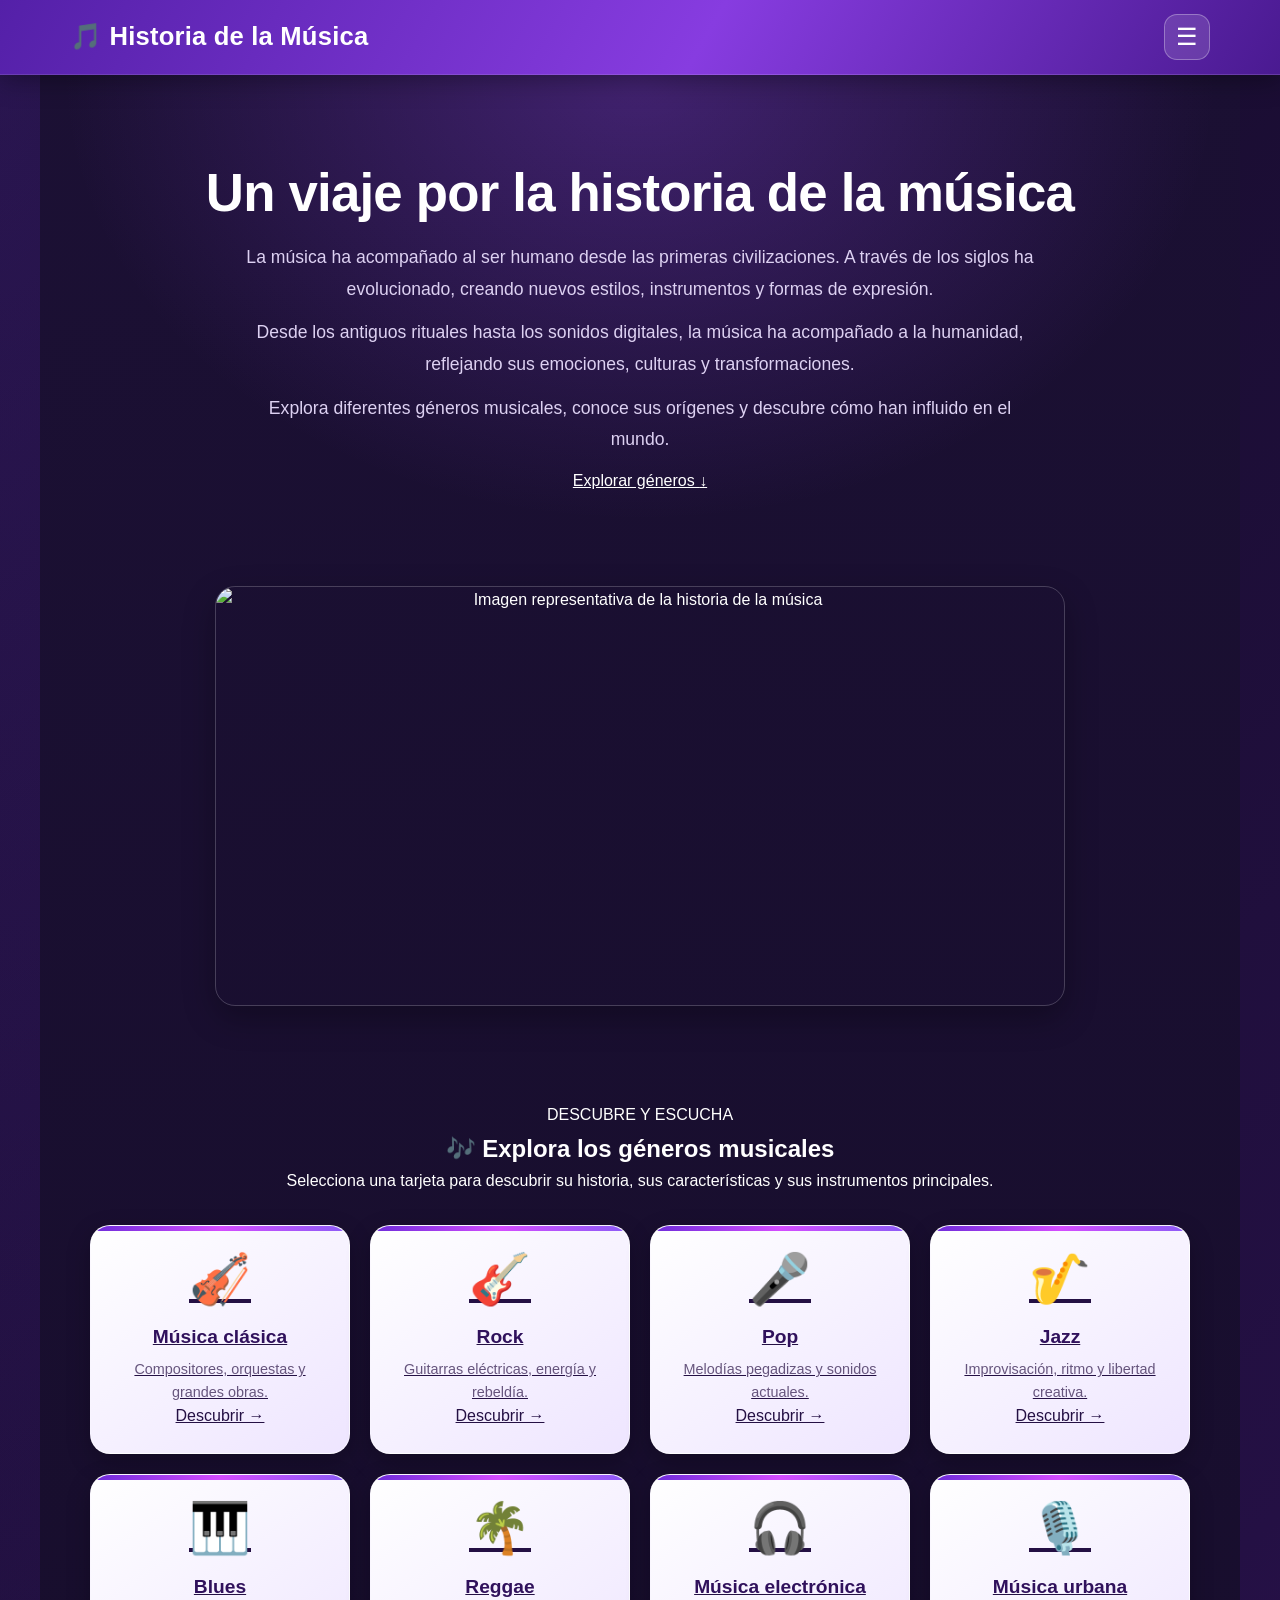
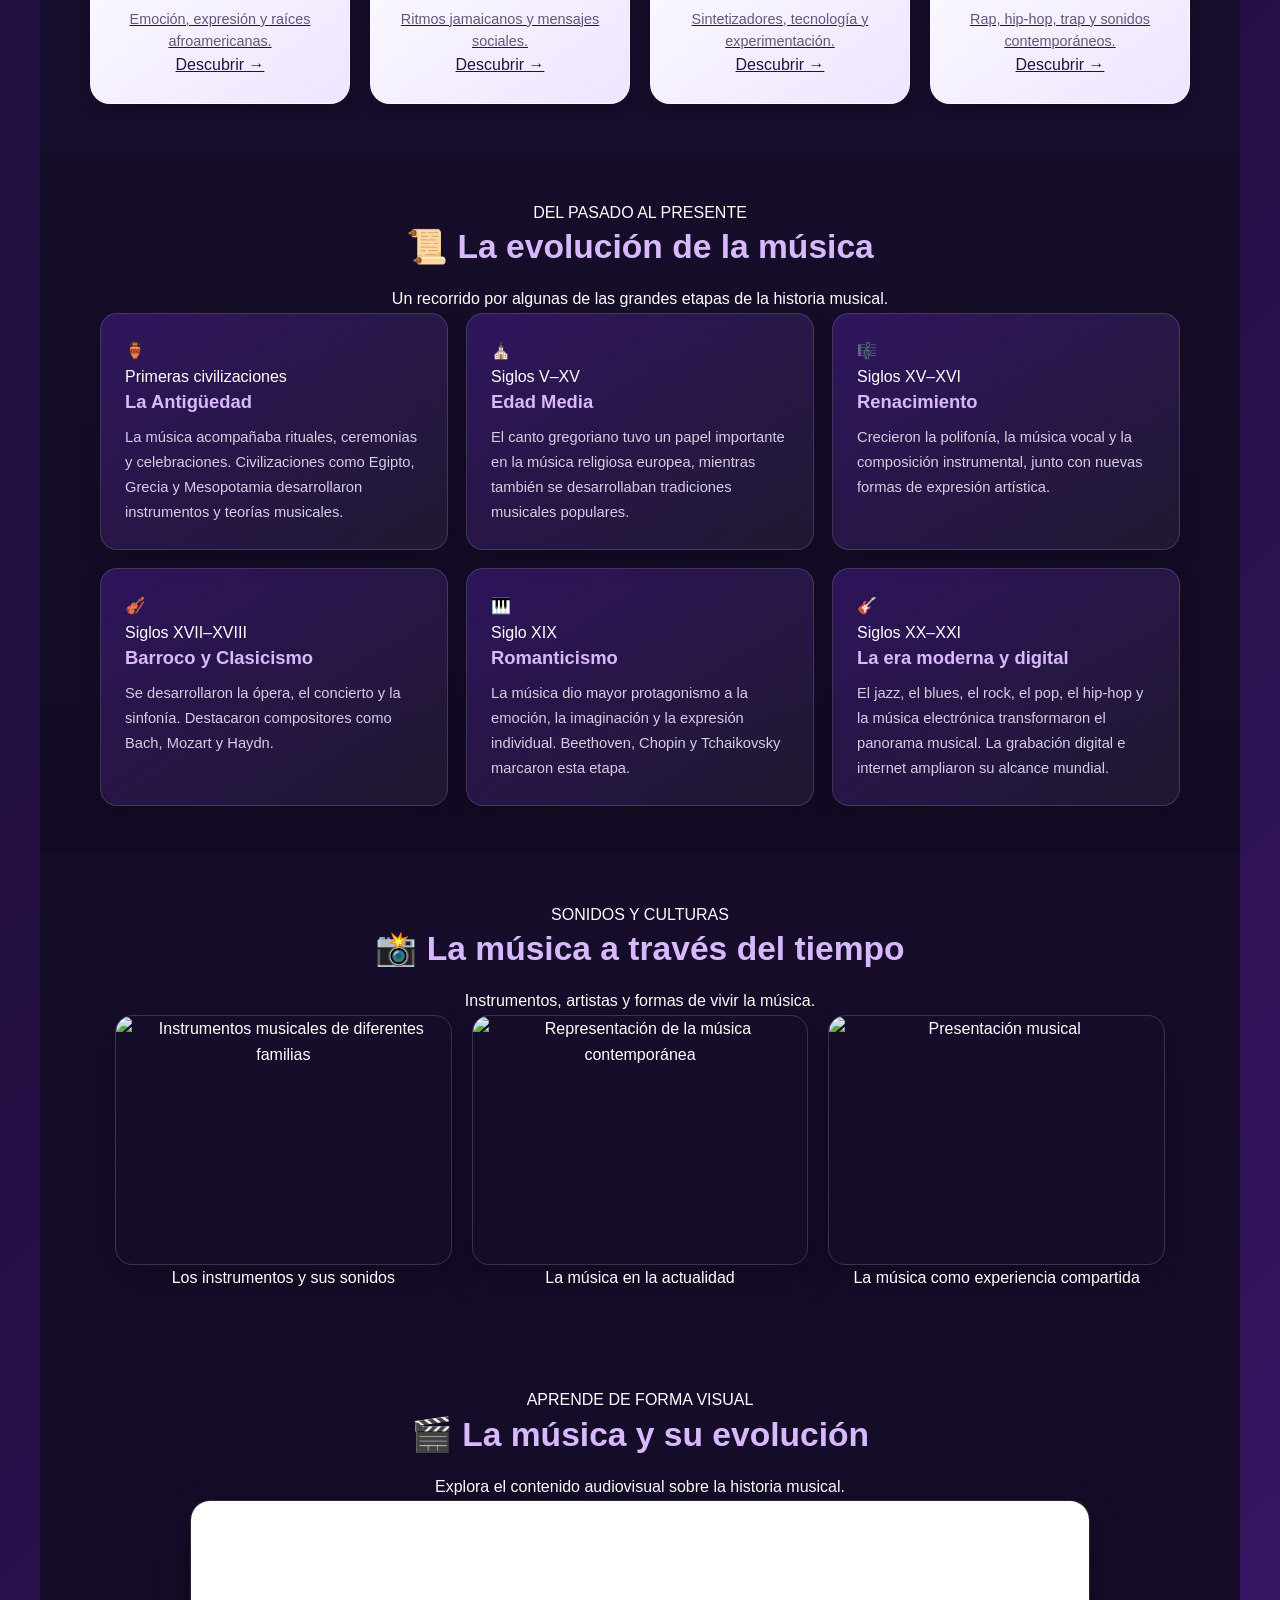
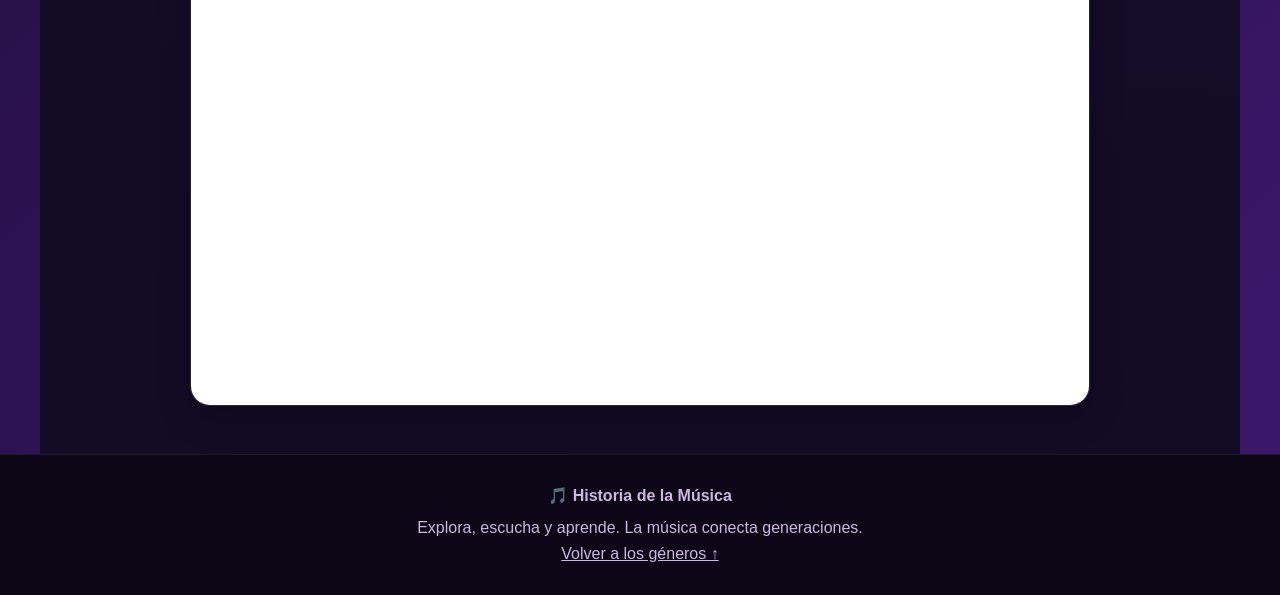
==== index.html @ f5377b85 "Add files via upload" ====
<!DOCTYPE html>
<html lang="es">
<head>
    <meta charset="UTF-8">
    <meta name="viewport" content="width=device-width, initial-scale=1.0">

    <title>Historia de la Música</title>

    <link rel="stylesheet" href="style.css">
    <link rel="manifest" href="manifest.json">
</head>

<body>

    <!-- ENCABEZADO -->
    <header class="mi-header">
        <div class="barra-superior">
            <h1>🎵 Historia de la Música</h1>
      <button id="boton-menu" class="btn-menu" aria-label="Abrir menú" onclick="document.getElementById('navegacion').classList.toggle('menu-oculto')">
    ☰
</button>
        </div>

        <nav id="navegacion" class="menu-oculto">
            <a href="index.html">🏠 Inicio</a>
            <a href="calificacion.html">📝 Plataformas</a>
            <a href="Recomendacion.html">🎤 Artistas </a>
        </nav>
    </header>


    <!-- CONTENEDOR PRINCIPAL -->
    <div class="contenedor-app">

        <!-- PRESENTACIÓN -->
        <section class="presentacion">

            <h2>Un viaje por la historia de la música</h2>

            <p>
                La música ha acompañado al ser humano desde las primeras
                civilizaciones. A través de los siglos ha evolucionado,
                creando nuevos estilos, instrumentos y formas de expresión.
            </p>

            <p>
                Desde los antiguos rituales hasta los sonidos digitales,
                la música ha acompañado a la humanidad, reflejando sus
                emociones, culturas y transformaciones.
            </p>

            <p>
                Explora diferentes géneros musicales, conoce sus orígenes
                y descubre cómo han influido en el mundo.
            </p>

            <a href="#generos" class="btn-principal">
                Explorar géneros <span aria-hidden="true">↓</span>
            </a>
        </section>

        <!-- IMAGEN PRINCIPAL -->
        <section class="seccion-media" aria-label="Introducción visual">
            <img
                src="imagenes/Historia.jpg"
                alt="Imagen representativa de la historia de la música"
                class="img-fluida"
                fetchpriority="high"
            >
        </section>

        <!-- GÉNEROS MUSICALES -->
        <section class="contenido" id="generos">
            <div class="titulo-seccion">
                <span class="etiqueta">DESCUBRE Y ESCUCHA</span>
                <h2>🎶 Explora los géneros musicales</h2>
                <p>
                    Selecciona una tarjeta para descubrir su historia,
                    sus características y sus instrumentos principales.
                </p>
            </div>

   <div class="grid-servicios">

    <!-- Música clásica -->
    <a class="card"
       href="https://youtu.be/tpGSzH0Wlls?si=m7Btpzd9eNo6nnlt"
       target="_blank"
       rel="noopener noreferrer"
       aria-label="Descubrir música clásica en YouTube">

        <span class="icon" aria-hidden="true">🎻</span>
        <h3>Música clásica</h3>
        <p>Compositores, orquestas y grandes obras.</p>
        <span class="card-link">Descubrir →</span>
    </a>

    <!-- Rock -->
    <a class="card"
       href="https://youtu.be/1w7OgIMMRc4?si=DlBAoLhmXRFDRB6T"
       target="_blank"
       rel="noopener noreferrer"
       aria-label="Descubrir Rock en YouTube">

        <span class="icon" aria-hidden="true">🎸</span>
        <h3>Rock</h3>
        <p>Guitarras eléctricas, energía y rebeldía.</p>
        <span class="card-link">Descubrir →</span>
    </a>

    <!-- Pop -->
    <a class="card"
       href="https://youtu.be/4NRXx6U8ABQ?si=7ey0ZajYZqwN7i4u"
       target="_blank"
       rel="noopener noreferrer"
       aria-label="Descubrir Pop en YouTube">

        <span class="icon" aria-hidden="true">🎤</span>
        <h3>Pop</h3>
        <p>Melodías pegadizas y sonidos actuales.</p>
        <span class="card-link">Descubrir →</span>
    </a>

    <!-- Jazz -->
    <a class="card"
       href="https://youtu.be/JYuyWrkwpok?si=G03qzNsxENL5-FWG"
       target="_blank"
       rel="noopener noreferrer"
       aria-label="Descubrir Jazz en YouTube">

        <span class="icon" aria-hidden="true">🎷</span>
        <h3>Jazz</h3>
        <p>Improvisación, ritmo y libertad creativa.</p>
        <span class="card-link">Descubrir →</span>
    </a>

    <!-- Blues -->
    <a class="card"
       href="https://youtu.be/SgXSomPE_FY?si=suLMuUXFjXKskx4M"
       target="_blank"
       rel="noopener noreferrer"
       aria-label="Descubrir Blues en YouTube">

        <span class="icon" aria-hidden="true">🎹</span>
        <h3>Blues</h3>
        <p>Emoción, expresión y raíces afroamericanas.</p>
        <span class="card-link">Descubrir →</span>
    </a>

    <!-- Reggae -->
    <a class="card"
       href="https://youtu.be/DKVB_CtU8XQ?si=qhm6Zf98JkIBa_OY"
       target="_blank"
       rel="noopener noreferrer"
       aria-label="Descubrir Reggae en YouTube">

        <span class="icon" aria-hidden="true">🌴</span>
        <h3>Reggae</h3>
        <p>Ritmos jamaicanos y mensajes sociales.</p>
        <span class="card-link">Descubrir →</span>
    </a>

    <!-- Música electrónica -->
    <a class="card"
       href="https://youtu.be/60ItHLz5WEA?si=_07SRl_e-Ufbkx_6"
       target="_blank"
       rel="noopener noreferrer"
       aria-label="Descubrir música electrónica en YouTube">

        <span class="icon" aria-hidden="true">🎧</span>
        <h3>Música electrónica</h3>
        <p>Sintetizadores, tecnología y experimentación.</p>
        <span class="card-link">Descubrir →</span>
    </a>

    <!-- Música urbana -->
    <a class="card"
       href="https://youtu.be/CTFtOOh47oo?si=N8HmGby1fDDVccob"
       target="_blank"
       rel="noopener noreferrer"
       aria-label="Descubrir música urbana en YouTube">

        <span class="icon" aria-hidden="true">🎙️</span>
        <h3>Música urbana</h3>
        <p>Rap, hip-hop, trap y sonidos contemporáneos.</p>
        <span class="card-link">Descubrir →</span>
    </a>
            </div>

            <!-- AQUÍ APARECE LA INFORMACIÓN DEL GÉNERO -->
            <section
                id="detalle-genero"
                class="detalle-genero"
                aria-live="polite"
                aria-atomic="true"
                hidden
            >
                <button
                    id="cerrar-detalle"
                    class="btn-cerrar"
                    type="button"
                    aria-label="Cerrar información"
                >✕</button>

                <span id="detalle-icono" class="icon" aria-hidden="true">🎵</span>
                <h3 id="detalle-titulo">Género musical</h3>
                <p id="detalle-descripcion"></p>
                <p><strong>Características:</strong> <span id="detalle-caracteristicas"></span></p>
                <p><strong>Instrumentos:</strong> <span id="detalle-instrumentos"></span></p>
                <p><strong>Artistas destacados:</strong> <span id="detalle-artistas"></span></p>
            </section>
        </section>

        <!-- LÍNEA DEL TIEMPO -->
        <section class="historia" id="historia">
            <div class="titulo-seccion">
                <span class="etiqueta">DEL PASADO AL PRESENTE</span>
                <h2>📜 La evolución de la música</h2>
                <p>Un recorrido por algunas de las grandes etapas de la historia musical.</p>
            </div>

            <div class="linea-tiempo">
                <article class="periodo">
                    <span class="periodo-icono">🏺</span>
                    <div>
                        <span class="fecha">Primeras civilizaciones</span>
                        <h3>La Antigüedad</h3>
                        <p>
                            La música acompañaba rituales, ceremonias y celebraciones.
                            Civilizaciones como Egipto, Grecia y Mesopotamia desarrollaron
                            instrumentos y teorías musicales.
                        </p>
                    </div>
                </article>

                <article class="periodo">
                    <span class="periodo-icono">⛪</span>
                    <div>
                        <span class="fecha">Siglos V–XV</span>
                        <h3>Edad Media</h3>
                        <p>
                            El canto gregoriano tuvo un papel importante en la música
                            religiosa europea, mientras también se desarrollaban
                            tradiciones musicales populares.
                        </p>
                    </div>
                </article>

                <article class="periodo">
                    <span class="periodo-icono">🎼</span>
                    <div>
                        <span class="fecha">Siglos XV–XVI</span>
                        <h3>Renacimiento</h3>
                        <p>
                            Crecieron la polifonía, la música vocal y la composición
                            instrumental, junto con nuevas formas de expresión artística.
                        </p>
                    </div>
                </article>

                <article class="periodo">
                    <span class="periodo-icono">🎻</span>
                    <div>
                        <span class="fecha">Siglos XVII–XVIII</span>
                        <h3>Barroco y Clasicismo</h3>
                        <p>
                            Se desarrollaron la ópera, el concierto y la sinfonía.
                            Destacaron compositores como Bach, Mozart y Haydn.
                        </p>
                    </div>
                </article>

                <article class="periodo">
                    <span class="periodo-icono">🎹</span>
                    <div>
                        <span class="fecha">Siglo XIX</span>
                        <h3>Romanticismo</h3>
                        <p>
                            La música dio mayor protagonismo a la emoción, la imaginación
                            y la expresión individual. Beethoven, Chopin y Tchaikovsky
                            marcaron esta etapa.
                        </p>
                    </div>
                </article>

                <article class="periodo">
                    <span class="periodo-icono">🎸</span>
                    <div>
                        <span class="fecha">Siglos XX–XXI</span>
                        <h3>La era moderna y digital</h3>
                        <p>
                            El jazz, el blues, el rock, el pop, el hip-hop y la música
                            electrónica transformaron el panorama musical. La grabación
                            digital e internet ampliaron su alcance mundial.
                        </p>
                    </div>
                </article>
            </div>
        </section>

        <!-- GALERÍA -->
        <section class="seccion-media galeria-seccion" id="galeria">
            <div class="titulo-seccion">
                <span class="etiqueta">SONIDOS Y CULTURAS</span>
                <h2>📸 La música a través del tiempo</h2>
                <p>Instrumentos, artistas y formas de vivir la música.</p>
            </div>

            <div class="galeria-vertical">
                <figure>
                    <img
                        src="imagenes/Instrumentos.jpg"
                        alt="Instrumentos musicales de diferentes familias"
                        class="img-proyecto"
                        loading="lazy"
                    >
                    <figcaption>Los instrumentos y sus sonidos</figcaption>
                </figure>

                <figure>
                    <img
                        src="imagenes/Contemporaneo.jpg"
                        alt="Representación de la música contemporánea"
                        class="img-proyecto"
                        loading="lazy"
                    >
                    <figcaption>La música en la actualidad</figcaption>
                </figure>

                <figure>
                    <img
                        src="imagenes/Poyoyoi.jpg"
                        alt="Presentación musical"
                        class="img-proyecto"
                        loading="lazy"
                    >
                    <figcaption>La música como experiencia compartida</figcaption>
                </figure>
            </div>
        </section>

        <!-- VIDEO -->
        <section class="video-seccion">
            <div class="titulo-seccion">
                <span class="etiqueta">APRENDE DE FORMA VISUAL</span>
                <h2>🎬 La música y su evolución</h2>
                <p>Explora el contenido audiovisual sobre la historia musical.</p>
            </div>

            <div class="video-contenedor">
                <iframe
                    src="https://www.youtube.com/embed/pHaR2lDLKb0"
                    title="Video sobre la historia de la música"
                    loading="lazy"
                    referrerpolicy="strict-origin-when-cross-origin"
                    allow="accelerometer; autoplay; clipboard-write; encrypted-media; gyroscope; picture-in-picture; web-share"
                    allowfullscreen
                ></iframe>
            </div>
        </section>

    </div>

    <footer class="mi-footer">
        <p>🎵 <strong>Historia de la Música</strong></p>
        <p>Explora, escucha y aprende. La música conecta generaciones.</p>
        <a href="#generos">Volver a los géneros ↑</a>
    </footer>
    <script>
        document.addEventListener("DOMContentLoaded", () => {
            
            // Pega aquí adentro absolutamente TODO tu código JavaScript
            // (lo del menú de navegación, lo de los géneros, etc.)

        }); 
    </script>
</body>
</html>
---- style.css ----
/* =====================================================
   HISTORIA DE LA MÚSICA — CSS MEJORADO
   Mantiene la estética morada y los selectores del proyecto.
   ===================================================== */

:root {
    color-scheme: dark;
    --fondo: #120b24;
    --superficie: #1b1033;
    --superficie-2: #241344;
    --morado: #7c3aed;
    --morado-claro: #a855f7;
    --lavanda: #d8b8ff;
    --texto: #ffffff;
    --texto-suave: #ddd1f2;
    --texto-oscuro: #241044;
    --borde: rgba(255, 255, 255, 0.14);
    --radio: 20px;
    --sombra: 0 12px 32px rgba(0, 0, 0, 0.28);
    --transicion: 220ms ease;
}

*,
*::before,
*::after {
    box-sizing: border-box;
    margin: 0;
    padding: 0;
}

html {
    scroll-behavior: smooth;
    scroll-padding-top: 110px;
}

body {
    min-height: 100vh;
    font-family: "Segoe UI", Arial, sans-serif;
    line-height: 1.65;
    color: var(--texto);
    background:
        radial-gradient(ellipse at top left, rgba(124, 58, 237, 0.22), transparent 42%),
        linear-gradient(135deg, #120b24, #241044 55%, #3d176d);
}

img,
iframe {
    max-width: 100%;
}

img {
    display: block;
}

button,
input,
textarea {
    font: inherit;
}

button,
a {
    -webkit-tap-highlight-color: transparent;
}

a {
    color: inherit;
}

button:focus-visible,
a:focus-visible,
input:focus-visible,
textarea:focus-visible {
    outline: 3px solid #e9d5ff;
    outline-offset: 4px;
}

/* CONTENEDOR PRINCIPAL */

.contenedor-app {
    width: min(100%, 1200px);
    min-height: 100vh;
    margin-inline: auto;
    overflow: clip;
    background: linear-gradient(180deg, rgba(27, 16, 51, 0.96), rgba(19, 11, 37, 0.98));
}

/* ENCABEZADO */

.mi-header {
    position: sticky;
    top: 0;
    z-index: 1000;
    padding: 14px clamp(16px, 4vw, 30px);
    color: white;
    background: linear-gradient(120deg, #5420a8, #873ce0 55%, #4a1a91);
    box-shadow: 0 5px 24px rgba(0, 0, 0, 0.34);
    border-bottom: 1px solid rgba(255, 255, 255, 0.13);
}

.barra-superior {
    display: flex;
    align-items: center;
    justify-content: space-between;
    gap: 16px;
    max-width: 1140px;
    margin-inline: auto;
}

.barra-superior h1 {
    font-size: clamp(1.1rem, 2.5vw, 1.6rem);
    line-height: 1.25;
    font-weight: 800;
    letter-spacing: 0.2px;
}

.btn-menu {
    display: inline-grid;
    place-items: center;
    flex: 0 0 46px;
    width: 46px;
    height: 46px;
    color: white;
    font-size: 1.5rem;
    cursor: pointer;
    background: rgba(255, 255, 255, 0.13);
    border: 1px solid rgba(255, 255, 255, 0.3);
    border-radius: 13px;
    transition: transform var(--transicion), background var(--transicion);
}

.btn-menu:hover {
    background: rgba(255, 255, 255, 0.25);
    transform: translateY(-2px);
}

/* MENÚ: compatible con .menu-oculto del HTML/JavaScript */

#navegacion {
    display: flex;
    flex-direction: column;
    gap: 5px;
    max-width: 1140px;
    margin: 14px auto 0;
    padding: 8px;
    overflow: hidden;
    background: rgba(17, 8, 35, 0.34);
    border: 1px solid rgba(255, 255, 255, 0.12);
    border-radius: 14px;
    animation: aparecerMenu 240ms ease both;
}

#navegacion.menu-oculto,
.menu-oculto {
    display: none !important;
}

#navegacion a {
    padding: 12px 16px;
    color: #fff;
    text-decoration: none;
    border-radius: 9px;
    transition: background var(--transicion), padding-left var(--transicion);
}

#navegacion a:hover,
#navegacion a[aria-current="page"] {
    padding-left: 22px;
    background: rgba(255, 255, 255, 0.14);
}

@keyframes aparecerMenu {
    from { opacity: 0; transform: translateY(-7px); }
    to { opacity: 1; transform: translateY(0); }
}

/* PRESENTACIÓN */

.presentacion {
    position: relative;
    padding: clamp(48px, 8vw, 88px) clamp(20px, 5vw, 48px) 44px;
    text-align: center;
    background:
        radial-gradient(ellipse at 50% 0%, rgba(156, 77, 255, 0.3), transparent 68%);
}

.presentacion h2,
.presentacion h1 {
    max-width: 900px;
    margin: 0 auto 20px;
    color: #fff;
    font-size: clamp(2rem, 5vw, 3.3rem);
    font-weight: 850;
    line-height: 1.12;
    letter-spacing: -0.8px;
    text-wrap: balance;
}

.presentacion p {
    max-width: 790px;
    margin: 12px auto;
    color: var(--texto-suave);
    font-size: clamp(1rem, 1.7vw, 1.1rem);
    line-height: 1.8;
}

/* SECCIONES Y TÍTULOS */

.seccion-media,
.video-seccion,
.historia,
.contenido {
    padding: clamp(28px, 5vw, 48px) clamp(16px, 3.5vw, 32px);
    text-align: center;
}

.seccion-media h2,
.video-seccion h2,
.historia h2,
.contenido > h2 {
    margin-bottom: 18px;
    color: var(--lavanda);
    font-size: clamp(1.55rem, 3.2vw, 2.1rem);
    line-height: 1.25;
    text-wrap: balance;
}

.contenido > p {
    max-width: 760px;
    margin: 0 auto 25px;
    color: #cfc2e6;
}

/* IMAGEN PRINCIPAL */

.img-fluida {
    width: min(850px, 100%);
    height: clamp(230px, 42vw, 420px);
    margin-inline: auto;
    object-fit: cover;
    object-position: center;
    border: 1px solid rgba(255, 255, 255, 0.2);
    border-radius: var(--radio);
    box-shadow: var(--sombra);
    transition: transform 350ms ease, box-shadow 350ms ease;
}

.img-fluida:hover {
    transform: translateY(-3px);
    box-shadow: 0 18px 42px rgba(150, 70, 255, 0.25);
}

/* TARJETAS MUSICALES */

.grid-servicios {
    display: grid;
    grid-template-columns: repeat(4, minmax(0, 1fr));
    gap: clamp(12px, 2vw, 20px);
    max-width: 1100px;
    margin: 30px auto 0;
}

.card {
    position: relative;
    display: flex;
    min-width: 0;
    min-height: 220px;
    flex-direction: column;
    align-items: center;
    justify-content: center;
    padding: 24px 18px;
    overflow: hidden;
    text-align: center;
    color: var(--texto-oscuro);
    cursor: pointer;
    background: linear-gradient(145deg, #fff, #eee5ff);
    border: 1px solid rgba(255, 255, 255, 0.55);
    border-radius: var(--radio);
    box-shadow: 0 8px 24px rgba(0, 0, 0, 0.24);
    transition: transform var(--transicion), box-shadow var(--transicion), border-color var(--transicion);
}

.card::before {
    position: absolute;
    inset: 0 0 auto;
    height: 5px;
    content: "";
    background: linear-gradient(90deg, #6c2bd9, #d44cff, #8b5cf6);
}

.card:hover {
    transform: translateY(-7px);
    border-color: #d8b8ff;
    box-shadow: 0 17px 34px rgba(0, 0, 0, 0.34);
}

.card:active {
    transform: translateY(-2px) scale(0.99);
}

.card h3 {
    margin: 8px 0;
    color: #30115c;
    font-size: clamp(1rem, 1.7vw, 1.2rem);
    line-height: 1.3;
}

.card p {
    color: #66557d;
    font-size: 0.9rem;
    line-height: 1.55;
}

.icon {
    display: block;
    margin-bottom: 8px;
    font-size: clamp(2.3rem, 4vw, 3.1rem);
    line-height: 1.2;
    transition: transform var(--transicion);
}

.card:hover .icon {
    transform: scale(1.1) rotate(-4deg);
}

/* LÍNEA DEL TIEMPO */

.historia {
    background: linear-gradient(180deg, rgba(0, 0, 0, 0.08), rgba(0, 0, 0, 0.18));
}

.linea-tiempo {
    display: grid;
    grid-template-columns: repeat(3, minmax(0, 1fr));
    gap: 18px;
    max-width: 1080px;
    margin: 0 auto;
}

.periodo {
    min-width: 0;
    padding: 24px;
    text-align: left;
    background: linear-gradient(145deg, rgba(108, 43, 217, 0.3), rgba(255, 255, 255, 0.055));
    border: 1px solid var(--borde);
    border-radius: 17px;
    box-shadow: 0 8px 22px rgba(0, 0, 0, 0.12);
    /* Visible por defecto; no depende de JavaScript para aparecer. */
    opacity: 1;
    transform: none;
    transition: transform var(--transicion), background var(--transicion), border-color var(--transicion);
}

.periodo:hover {
    transform: translateY(-4px);
    background: rgba(108, 43, 217, 0.4);
    border-color: rgba(216, 184, 255, 0.4);
}

.periodo h3 {
    margin-bottom: 10px;
    color: var(--lavanda);
    font-size: 1.15rem;
    line-height: 1.35;
}

.periodo p {
    color: #d6cce4;
    font-size: 0.92rem;
    line-height: 1.7;
}

/* GALERÍA */

.galeria-vertical {
    display: grid;
    grid-template-columns: repeat(3, minmax(0, 1fr));
    gap: 20px;
    max-width: 1050px;
    margin: 0 auto;
}

.galeria-vertical img,
.img-proyecto {
    width: 100%;
    height: 250px;
    object-fit: cover;
    border: 1px solid rgba(255, 255, 255, 0.16);
    border-radius: 17px;
    box-shadow: var(--sombra);
    transition: transform 350ms ease, filter 350ms ease;
}

.galeria-vertical img:hover,
.img-proyecto:hover {
    transform: scale(1.025);
    filter: brightness(1.08);
}

/* VIDEO RESPONSIVE */

.video-contenedor {
    position: relative;
    width: min(900px, 100%);
    aspect-ratio: 16 / 9;
    margin: 0 auto;
    overflow: hidden;
    background: #080510;
    border: 1px solid var(--borde);
    border-radius: var(--radio);
    box-shadow: var(--sombra);
}

.video-contenedor iframe {
    position: absolute;
    inset: 0;
    width: 100%;
    height: 100%;
    border: 0;
}

/* MODAL — se conserva para las páginas que lo utilicen */

.modal-musica {
    position: fixed;
    inset: 0;
    z-index: 9999;
    display: flex;
    align-items: center;
    justify-content: center;
    padding: 20px;
    background: rgba(5, 2, 12, 0.84);
    backdrop-filter: blur(8px);
    opacity: 0;
    visibility: hidden;
    pointer-events: none;
    transition: opacity var(--transicion), visibility var(--transicion);
}

.modal-musica.modal-visible {
    opacity: 1;
    visibility: visible;
    pointer-events: auto;
}

.modal-contenido {
    position: relative;
    width: min(680px, 100%);
    max-height: 90vh;
    overflow-y: auto;
    padding: clamp(24px, 5vw, 36px);
    color: #241044;
    background: linear-gradient(145deg, #fff, #f0e7ff);
    border-radius: 24px;
    box-shadow: 0 25px 80px rgba(0, 0, 0, 0.6);
    transform: translateY(18px) scale(0.98);
    transition: transform var(--transicion);
}

.modal-visible .modal-contenido {
    transform: translateY(0) scale(1);
}

.cerrar-modal {
    position: absolute;
    top: 14px;
    right: 14px;
    display: grid;
    place-items: center;
    width: 42px;
    height: 42px;
    color: white;
    cursor: pointer;
    background: #241044;
    border: 0;
    border-radius: 50%;
    transition: background var(--transicion), transform var(--transicion);
}

.cerrar-modal:hover {
    background: #e63946;
    transform: rotate(90deg);
}

.modal-icono {
    margin-bottom: 10px;
    text-align: center;
    font-size: 3.5rem;
}

.modal-contenido h2 {
    margin-bottom: 10px;
    color: #6c2bd9;
    font-size: clamp(1.5rem, 4vw, 1.9rem);
    text-align: center;
}

.modal-periodo {
    margin-bottom: 25px;
    color: #756580;
    text-align: center;
}

.modal-seccion {
    margin-top: 18px;
    padding: 18px;
    background: rgba(108, 43, 217, 0.08);
    border-left: 4px solid #6c2bd9;
    border-radius: 12px;
}

.modal-seccion h3 {
    margin-bottom: 8px;
    color: #6c2bd9;
}

.modal-seccion p {
    color: #453650;
    line-height: 1.65;
}

.btn-cerrar {
    display: block;
    margin: 24px auto 0;
    padding: 11px 26px;
    color: white;
    font-weight: 700;
    cursor: pointer;
    background: linear-gradient(135deg, #6c2bd9, #9b4dff);
    border: 0;
    border-radius: 25px;
    transition: transform var(--transicion), box-shadow var(--transicion);
}

.btn-cerrar:hover {
    transform: translateY(-2px);
    box-shadow: 0 8px 20px rgba(108, 43, 217, 0.35);
}

body.modal-abierto {
    overflow: hidden;
}

/* BOTÓN VOLVER ARRIBA */

.boton-arriba {
    position: fixed;
    right: 22px;
    bottom: 22px;
    z-index: 5000;
    display: grid;
    place-items: center;
    width: 48px;
    height: 48px;
    color: white;
    font-size: 1.4rem;
    cursor: pointer;
    background: linear-gradient(135deg, #6c2bd9, #9b4dff);
    border: 1px solid rgba(255, 255, 255, 0.2);
    border-radius: 50%;
    box-shadow: 0 8px 20px rgba(0, 0, 0, 0.3);
    opacity: 0;
    visibility: hidden;
    pointer-events: none;
    transform: translateY(12px);
    transition: opacity var(--transicion), transform var(--transicion), visibility var(--transicion);
}

.boton-arriba-visible {
    opacity: 1;
    visibility: visible;
    pointer-events: auto;
    transform: translateY(0);
}

.boton-arriba:hover {
    transform: translateY(-4px);
}

/* FORMULARIOS */

form {
    display: flex;
    flex-direction: column;
    gap: 10px;
    width: min(650px, 100%);
    margin: 0 auto;
    padding: clamp(18px, 4vw, 28px);
    text-align: left;
    background: rgba(255, 255, 255, 0.07);
    border: 1px solid var(--borde);
    border-radius: var(--radio);
}

label {
    margin-top: 8px;
    color: var(--lavanda);
    font-weight: 700;
}

input,
textarea {
    width: 100%;
    padding: 13px 14px;
    color: #241044;
    font-size: 1rem;
    background: #fff;
    border: 2px solid transparent;
    border-radius: 10px;
    transition: border-color var(--transicion), box-shadow var(--transicion);
}

input:focus,
textarea:focus {
    border-color: #b983ff;
    outline: none;
    box-shadow: 0 0 0 3px rgba(155, 77, 255, 0.2);
}

textarea {
    min-height: 120px;
    resize: vertical;
}

/* PIE DE PÁGINA */

.mi-footer {
    padding: 28px 20px;
    color: #cbb9e2;
    text-align: center;
    background: #0c0617;
    border-top: 1px solid rgba(255, 255, 255, 0.08);
}

.mi-footer p + p {
    margin-top: 5px;
}

/* TABLETAS */

@media (max-width: 900px) {
    .grid-servicios,
    .linea-tiempo,
    .galeria-vertical {
        grid-template-columns: repeat(2, minmax(0, 1fr));
    }
}

/* CELULARES */

@media (max-width: 600px) {
    .mi-header {
        padding: 12px 15px;
    }

    .barra-superior h1 {
        font-size: 1.05rem;
    }

    .presentacion {
        padding: 42px 18px 28px;
    }

    .seccion-media,
    .video-seccion,
    .historia,
    .contenido {
        padding: 28px 16px;
    }

    .grid-servicios {
        grid-template-columns: repeat(2, minmax(0, 1fr));
        gap: 12px;
    }

    .card {
        min-height: 185px;
        padding: 18px 10px;
        border-radius: 16px;
    }

    .card h3 {
        font-size: 1rem;
    }

    .card p {
        font-size: 0.82rem;
    }

    .linea-tiempo,
    .galeria-vertical {
        grid-template-columns: 1fr;
    }

    .periodo {
        padding: 20px;
    }

    .img-fluida {
        height: 230px;
        border-radius: 16px;
    }

    .img-proyecto,
    .galeria-vertical img {
        height: 220px;
    }

    .modal-contenido {
        max-height: 88vh;
        padding: 24px 18px;
        border-radius: 18px;
    }

    .boton-arriba {
        right: 14px;
        bottom: 14px;
        width: 44px;
        height: 44px;
    }
}

/* CELULARES MUY ESTRECHOS */

@media (max-width: 360px) {
    .grid-servicios {
        grid-template-columns: 1fr;
    }

    .card {
        min-height: 165px;
    }

    .barra-superior h1 {
        font-size: 0.95rem;
    }
}

/* REDUCIR MOVIMIENTO SI EL USUARIO LO PREFIERE */

@media (prefers-reduced-motion: reduce) {
    *,
    *::before,
    *::after {
        scroll-behavior: auto !important;
        animation-duration: 0.01ms !important;
        animation-iteration-count: 1 !important;
        transition-duration: 0.01ms !important;
    }
}
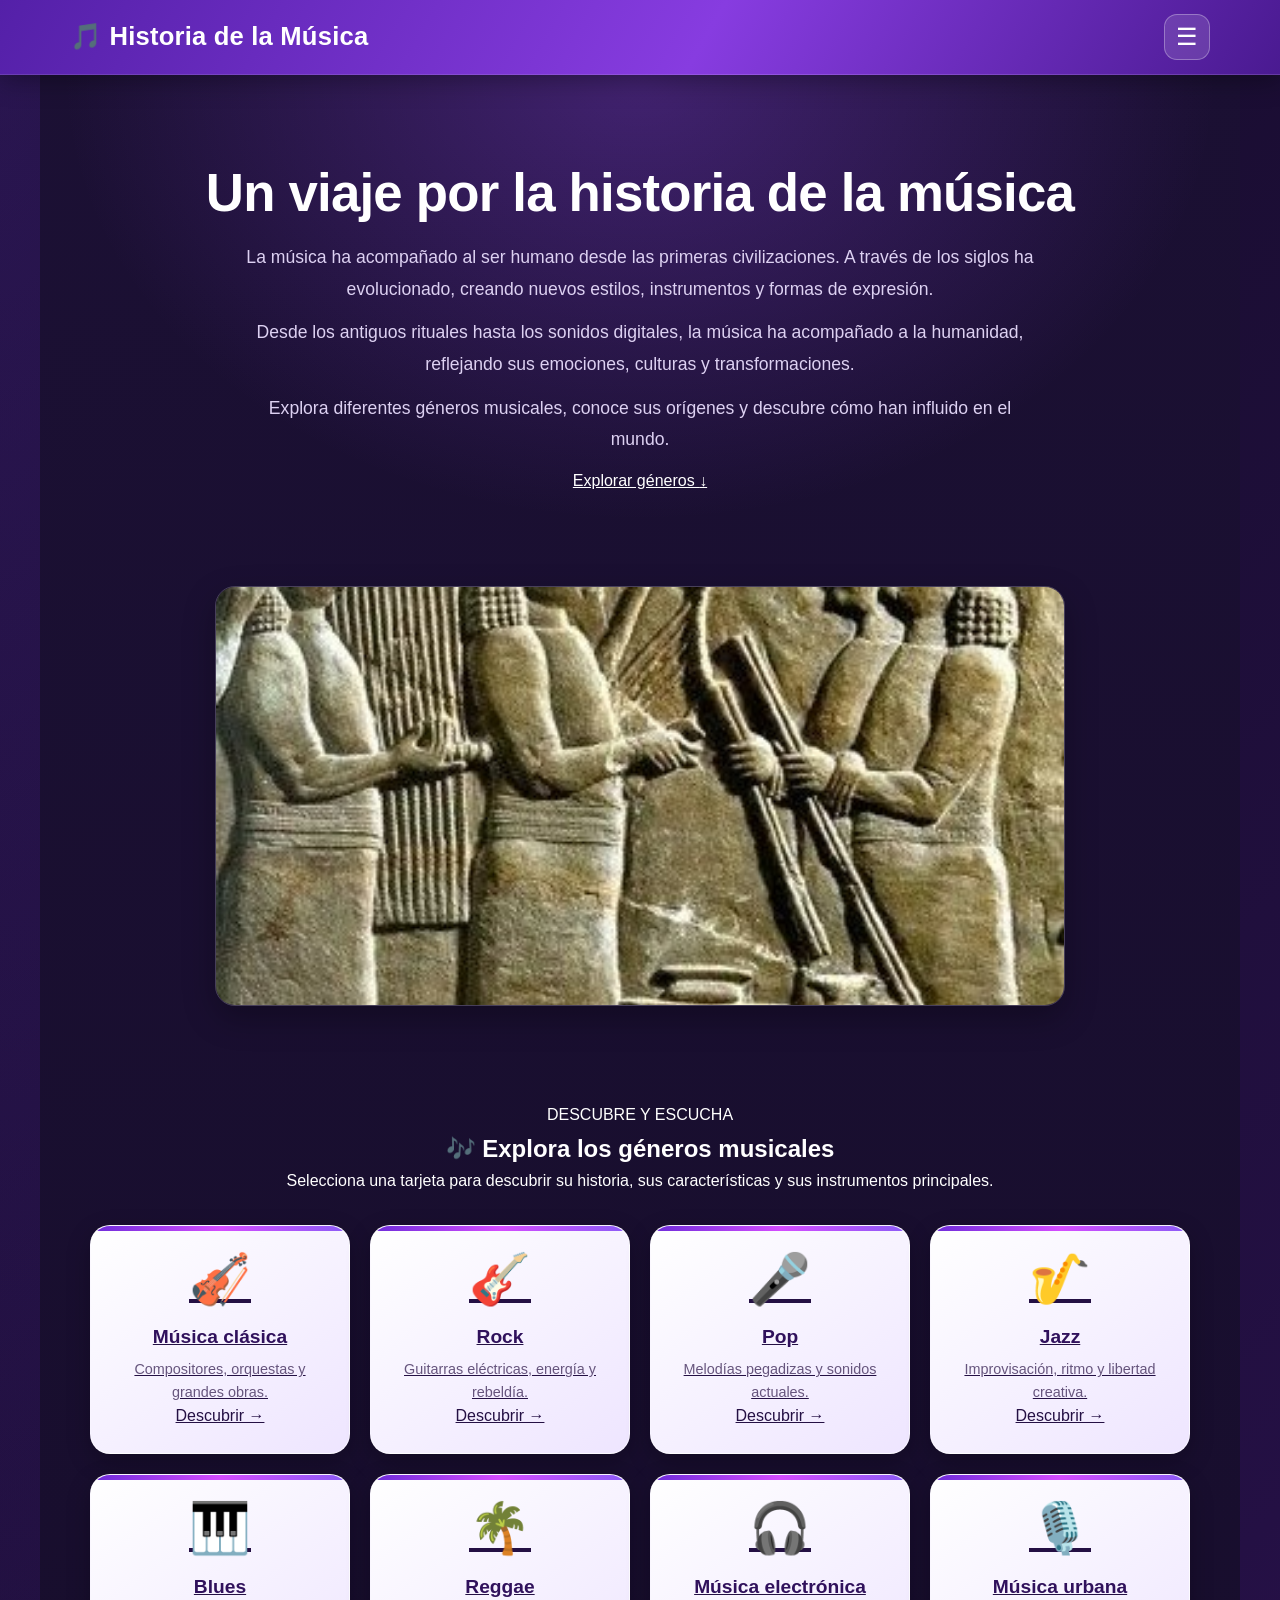
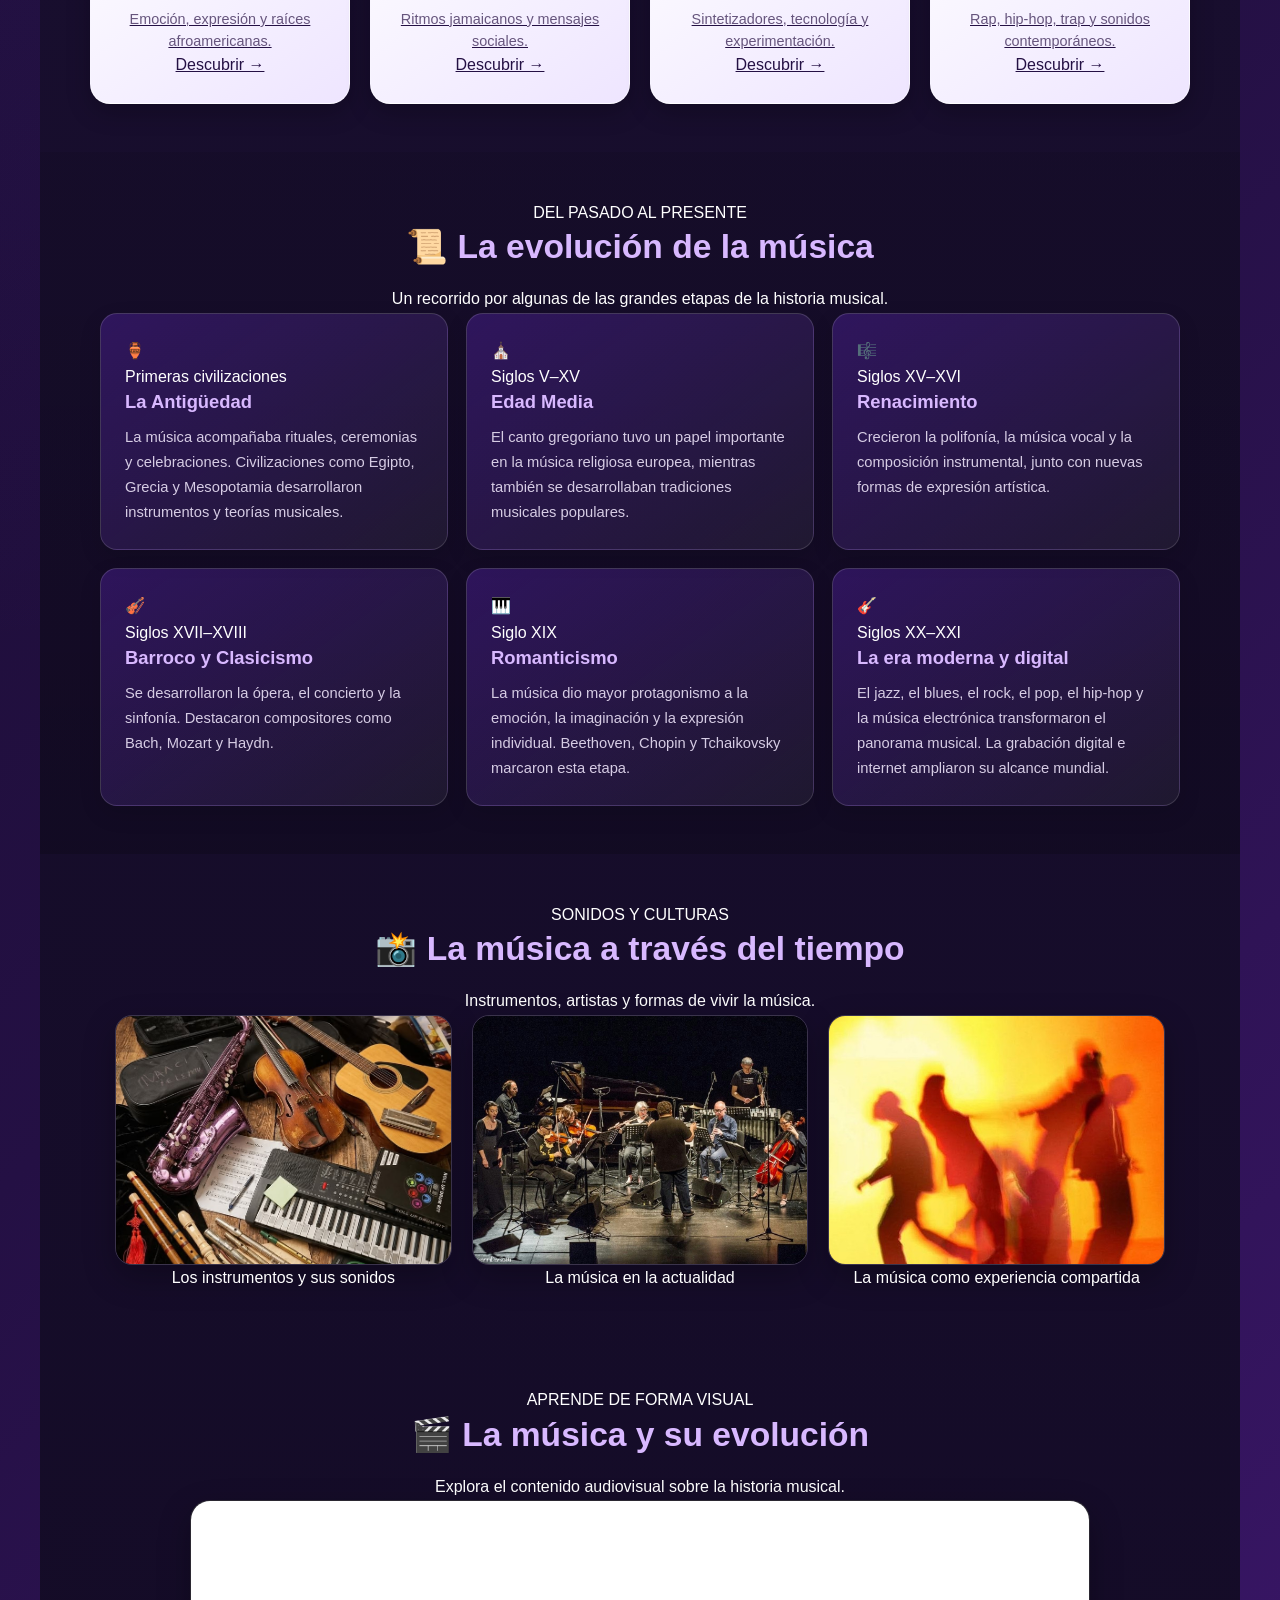
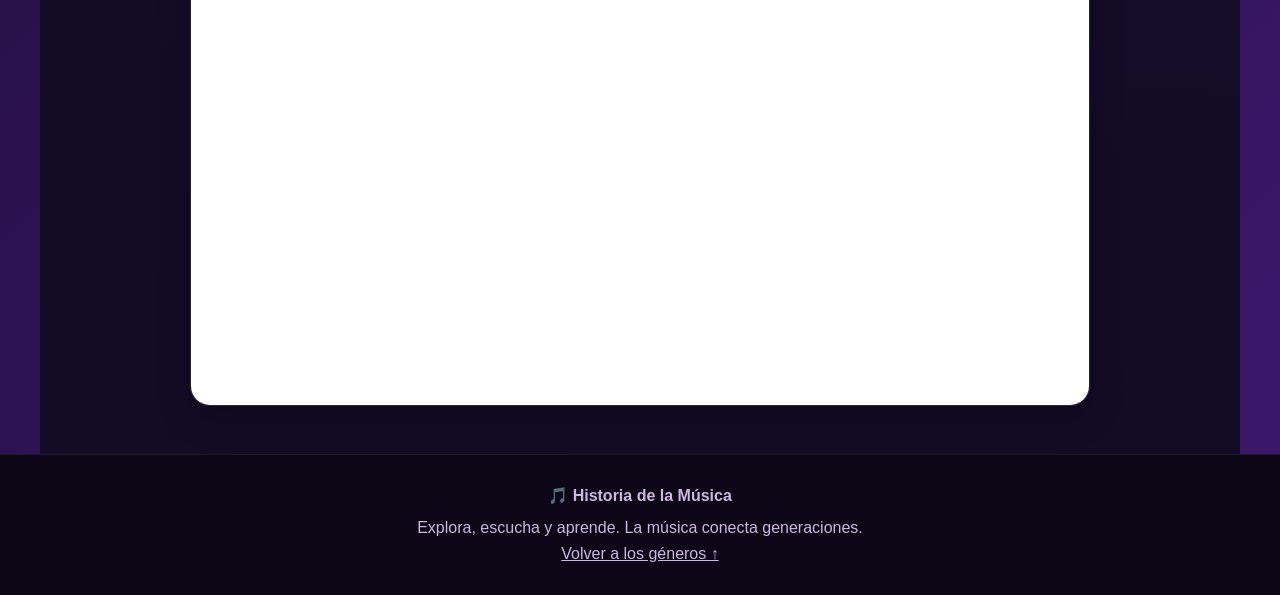
==== commit b4d06f6f: "Update index.html" ====
--- a/index.html
+++ b/index.html
@@ -24,7 +24,7 @@
         <nav id="navegacion" class="menu-oculto">
             <a href="index.html">🏠 Inicio</a>
             <a href="calificacion.html">📝 Plataformas</a>
-            <a href="Recomendacion.html">🎤 Artistas </a>
+            <a href="recomendacion.html">🎤 Artistas </a>
         </nav>
     </header>
 
